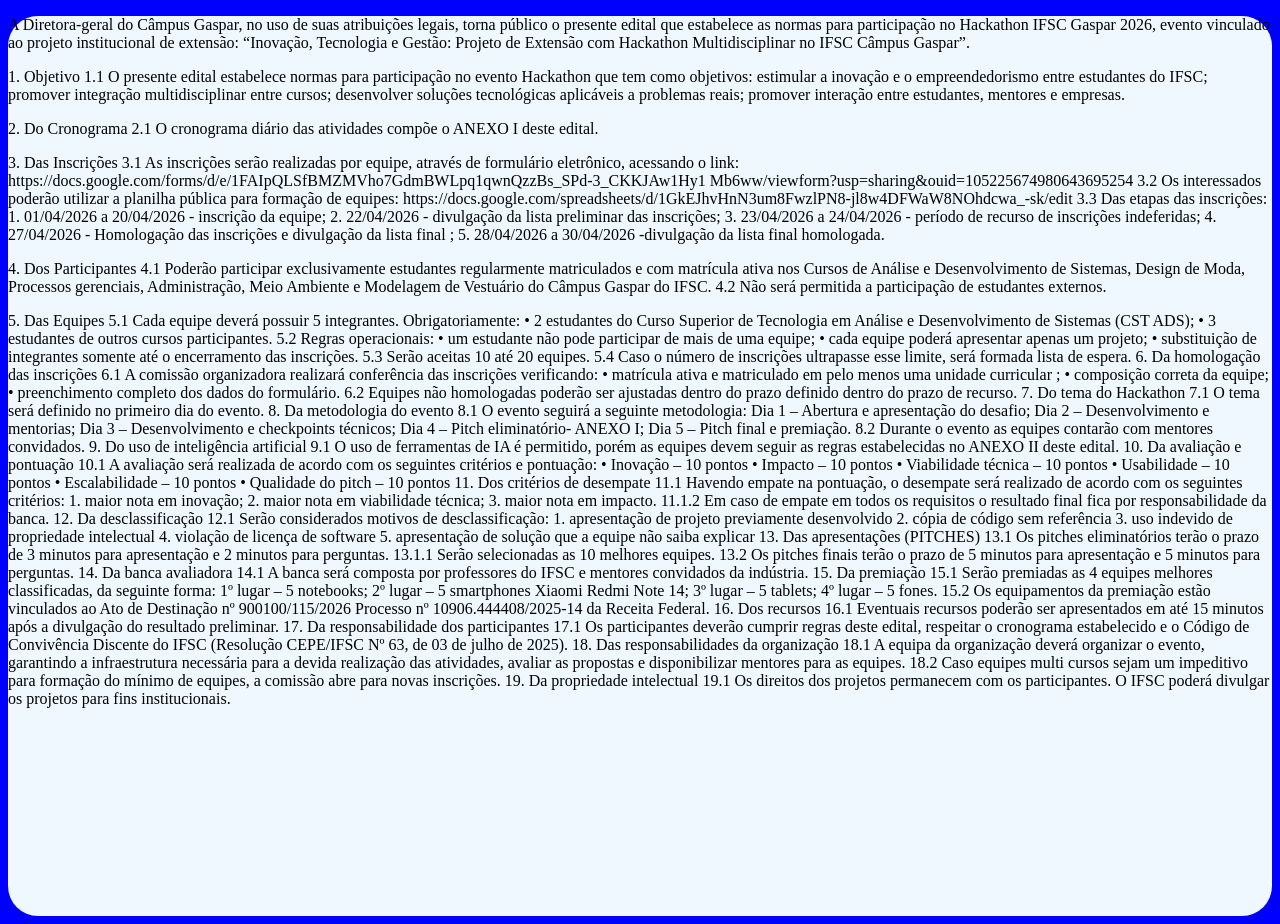
==== texto.html @ 28a21f7d "edital para formatar" ====
<!DOCTYPE html>
<html lang="en">
<head>
    <meta charset="UTF-8">
    <meta name="viewport" content="width=device-width, initial-scale=1.0">
    <title>Document</title>
</head>
<style>
body{
background-color: blue;
height: 100vh;
}

div{
background-color: aliceblue;
border-radius: 30px;
height: 100%;
}
</style>
<body>
    <div class="intro">
        <a href="https://www.ifsc.edu.br/documents/d/campus-gaspar/edital-07_2026-hackathon-google-docs"></a>
        <p>
            A Diretora-geral do Câmpus Gaspar, no uso de suas atribuições legais, torna público o presente
edital que estabelece as normas para participação no Hackathon IFSC Gaspar 2026, evento vinculado ao
projeto institucional de extensão: “Inovação, Tecnologia e Gestão: Projeto de Extensão com Hackathon
Multidisciplinar no IFSC Câmpus Gaspar”.
<p>
1. Objetivo
1.1 O presente edital estabelece normas para participação no evento Hackathon que tem como objetivos:
estimular a inovação e o empreendedorismo entre estudantes do IFSC; promover integração multidisciplinar
entre cursos; desenvolver soluções tecnológicas aplicáveis a problemas reais; promover interação entre
estudantes, mentores e empresas.
</p>
<p>
    2. Do Cronograma
    2.1 O cronograma diário das atividades compõe o ANEXO I deste edital.
</p>
<p>
3. Das Inscrições
3.1 As inscrições serão realizadas por equipe, através de formulário eletrônico, acessando o link:
https://docs.google.com/forms/d/e/1FAIpQLSfBMZMVho7GdmBWLpq1qwnQzzBs_SPd-3_CKKJAw1Hy1
Mb6ww/viewform?usp=sharing&ouid=105225674980643695254
3.2 Os interessados poderão utilizar a planilha pública para formação de equipes:
https://docs.google.com/spreadsheets/d/1GkEJhvHnN3um8FwzlPN8-jl8w4DFWaW8NOhdcwa_-sk/edit
3.3 Das etapas das inscrições:
1. 01/04/2026 a 20/04/2026 - inscrição da equipe;
2. 22/04/2026 - divulgação da lista preliminar das inscrições;
3. 23/04/2026 a 24/04/2026 - período de recurso de inscrições indeferidas;
4. 27/04/2026 - Homologação das inscrições e divulgação da lista final ;
5. 28/04/2026 a 30/04/2026 -divulgação da lista final homologada.
</p>
<p>
4. Dos Participantes
4.1 Poderão participar exclusivamente estudantes regularmente matriculados e com matrícula ativa nos
Cursos de Análise e Desenvolvimento de Sistemas, Design de Moda, Processos gerenciais, Administração,
Meio Ambiente e Modelagem de Vestuário do Câmpus Gaspar do IFSC.
4.2 Não será permitida a participação de estudantes externos.
</p>
5. Das Equipes
5.1 Cada equipe deverá possuir 5 integrantes. Obrigatoriamente:
• 2 estudantes do Curso Superior de Tecnologia em Análise e Desenvolvimento de Sistemas (CST ADS);
• 3 estudantes de outros cursos participantes.
5.2 Regras operacionais:
• um estudante não pode participar de mais de uma equipe;
• cada equipe poderá apresentar apenas um projeto;
• substituição de integrantes somente até o encerramento das inscrições.
5.3 Serão aceitas 10 até 20 equipes.
5.4 Caso o número de inscrições ultrapasse esse limite, será formada lista de espera.
6. Da homologação das inscrições
6.1 A comissão organizadora realizará conferência das inscrições verificando:
• matrícula ativa e matriculado em pelo menos uma unidade curricular ;
• composição correta da equipe;
• preenchimento completo dos dados do formulário.
6.2 Equipes não homologadas poderão ser ajustadas dentro do prazo definido dentro do prazo de recurso.
7. Do tema do Hackathon
7.1 O tema será definido no primeiro dia do evento.
8. Da metodologia do evento
8.1 O evento seguirá a seguinte metodologia:
Dia 1 – Abertura e apresentação do desafio;
Dia 2 – Desenvolvimento e mentorias;
Dia 3 – Desenvolvimento e checkpoints técnicos;
Dia 4 – Pitch eliminatório- ANEXO I;
Dia 5 – Pitch final e premiação.
8.2 Durante o evento as equipes contarão com mentores convidados.
9. Do uso de inteligência artificial
9.1 O uso de ferramentas de IA é permitido, porém as equipes devem seguir as regras estabelecidas no
ANEXO II deste edital.
10. Da avaliação e pontuação
10.1 A avaliação será realizada de acordo com os seguintes critérios e pontuação:
• Inovação – 10 pontos
• Impacto – 10 pontos
• Viabilidade técnica – 10 pontos
• Usabilidade – 10 pontos
• Escalabilidade – 10 pontos
• Qualidade do pitch – 10 pontos
11. Dos critérios de desempate
11.1 Havendo empate na pontuação, o desempate será realizado de acordo com os seguintes critérios:
1. maior nota em inovação;
2. maior nota em viabilidade técnica;
3. maior nota em impacto.
11.1.2 Em caso de empate em todos os requisitos o resultado final fica por responsabilidade da banca.
12. Da desclassificação
12.1 Serão considerados motivos de desclassificação:
1. apresentação de projeto previamente desenvolvido
2. cópia de código sem referência
3. uso indevido de propriedade intelectual
4. violação de licença de software
5. apresentação de solução que a equipe não saiba explicar
13. Das apresentações (PITCHES)
13.1 Os pitches eliminatórios terão o prazo de 3 minutos para apresentação e 2 minutos para perguntas.
13.1.1 Serão selecionadas as 10 melhores equipes.
13.2 Os pitches finais terão o prazo de 5 minutos para apresentação e 5 minutos para perguntas.
14. Da banca avaliadora
14.1 A banca será composta por professores do IFSC e mentores convidados da indústria.
15. Da premiação
15.1 Serão premiadas as 4 equipes melhores classificadas, da seguinte forma:
1º lugar – 5 notebooks;
2º lugar – 5 smartphones Xiaomi Redmi Note 14;
3º lugar – 5 tablets;
4º lugar – 5 fones.
15.2 Os equipamentos da premiação estão vinculados ao Ato de Destinação nº 900100/115/2026 Processo nº
10906.444408/2025-14 da Receita Federal.
16. Dos recursos
16.1 Eventuais recursos poderão ser apresentados em até 15 minutos após a divulgação do resultado
preliminar.
17. Da responsabilidade dos participantes
17.1 Os participantes deverão cumprir regras deste edital, respeitar o cronograma estabelecido e o Código de
Convivência Discente do IFSC (Resolução CEPE/IFSC Nº 63, de 03 de julho de 2025).
18. Das responsabilidades da organização
18.1 A equipa da organização deverá organizar o evento, garantindo a infraestrutura necessária para a devida
realização das atividades, avaliar as propostas e disponibilizar mentores para as equipes.
18.2 Caso equipes multi cursos sejam um impeditivo para formação do mínimo de equipes, a comissão abre
para novas inscrições.
19. Da propriedade intelectual
19.1 Os direitos dos projetos permanecem com os participantes. O IFSC poderá divulgar os projetos para fins
institucionais.

        </p>
    </div>
    
</body>
</html>
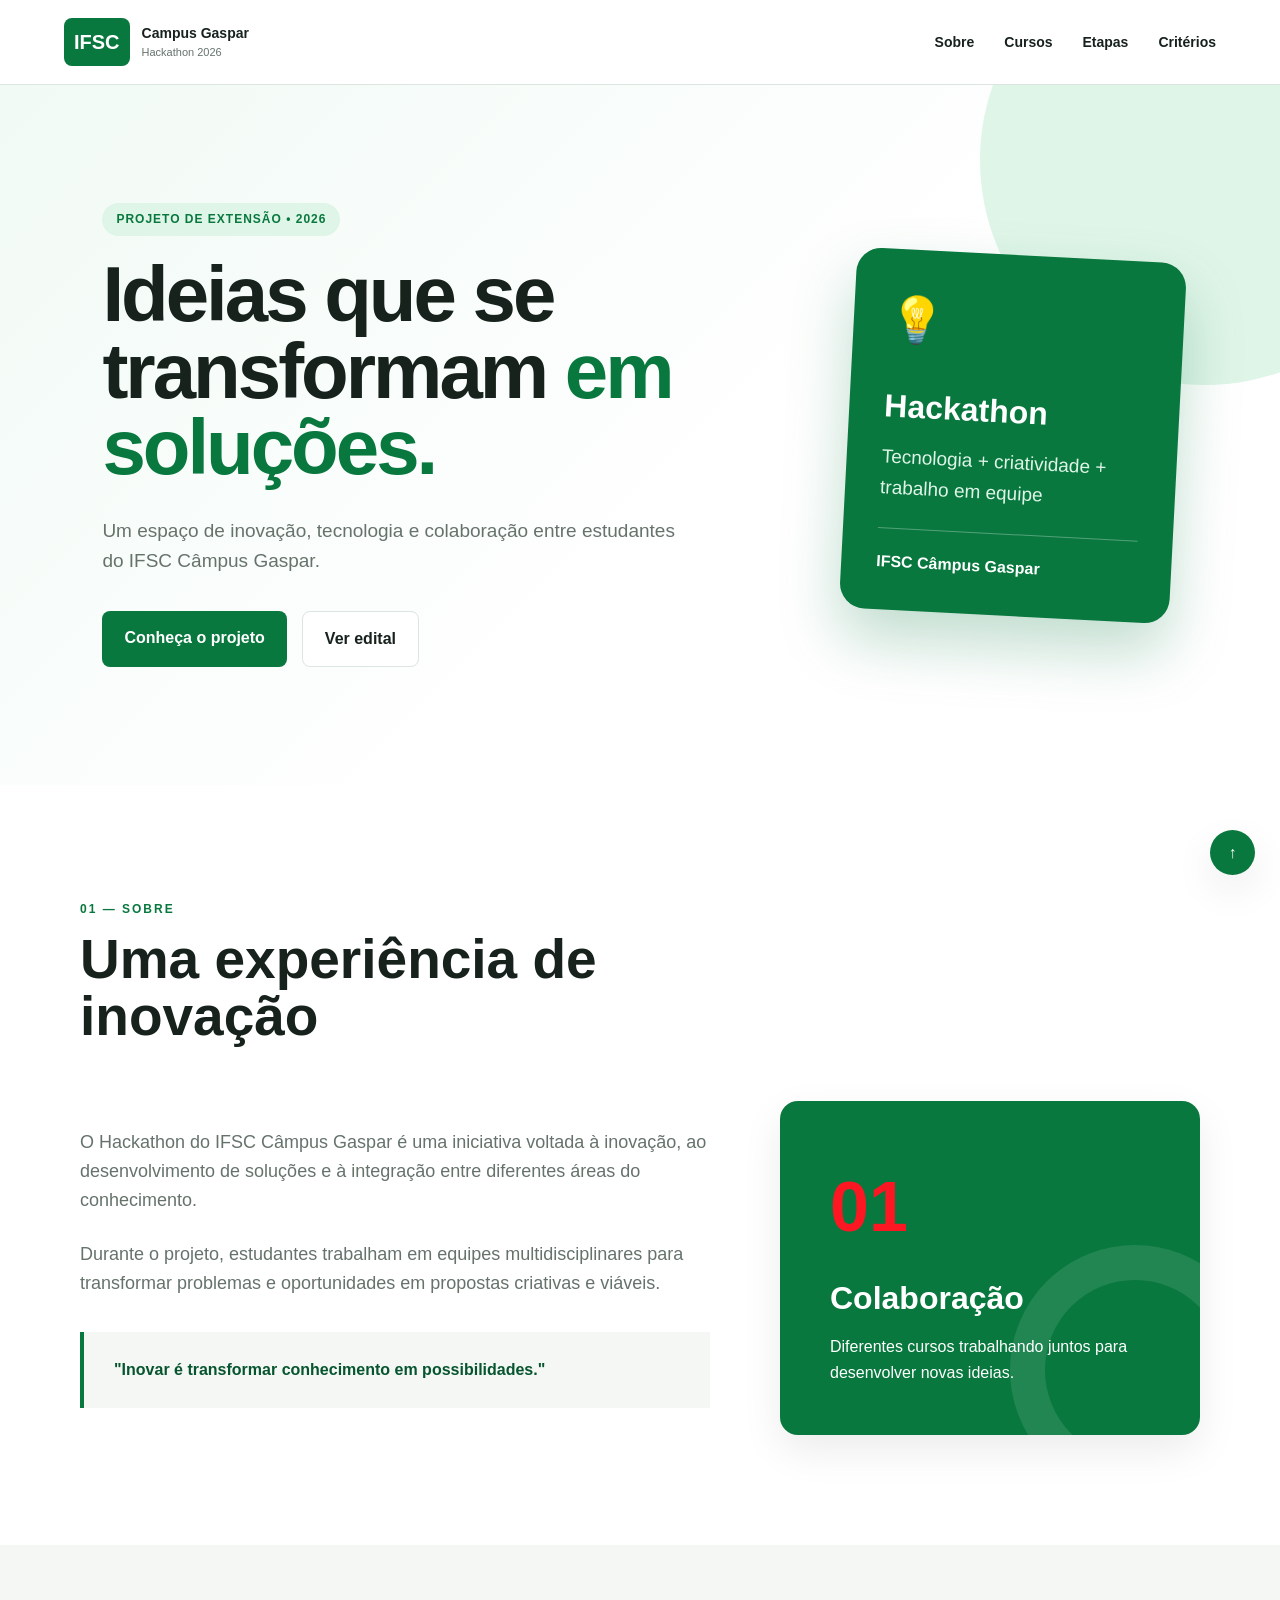
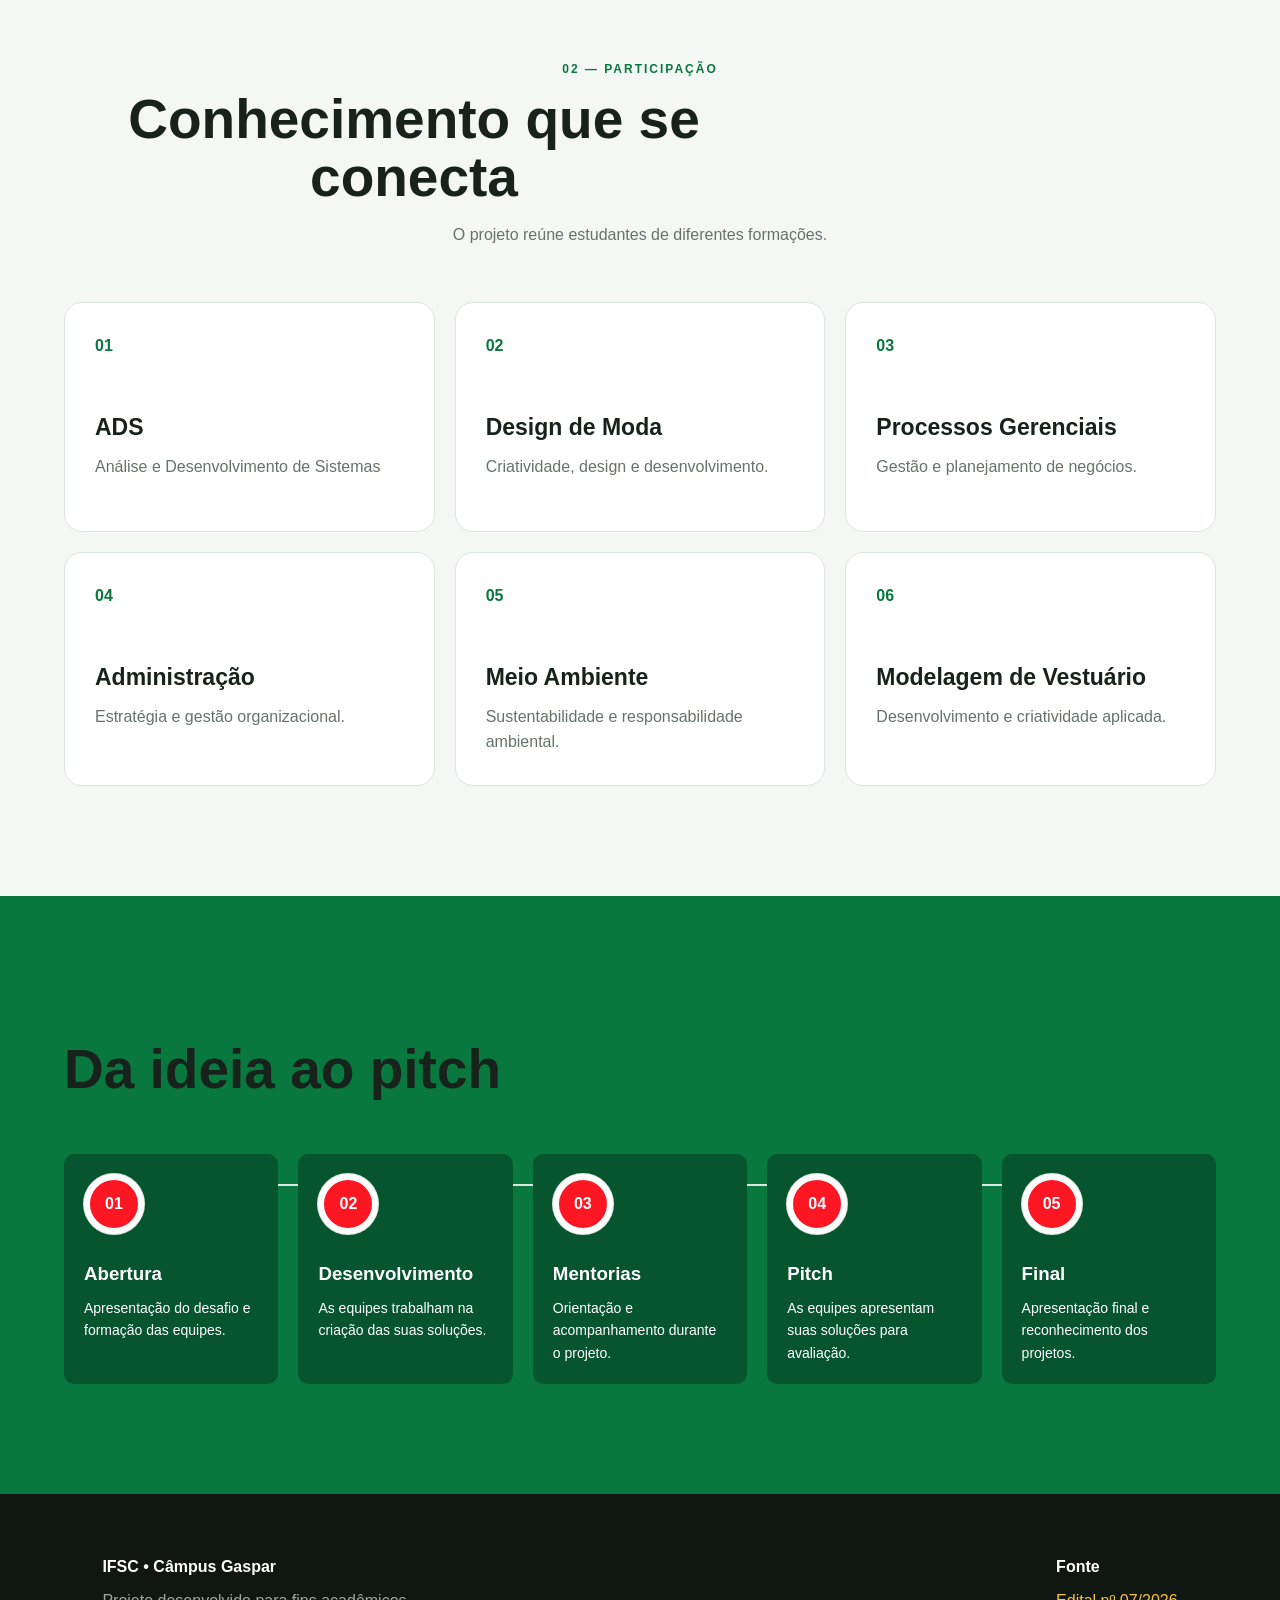
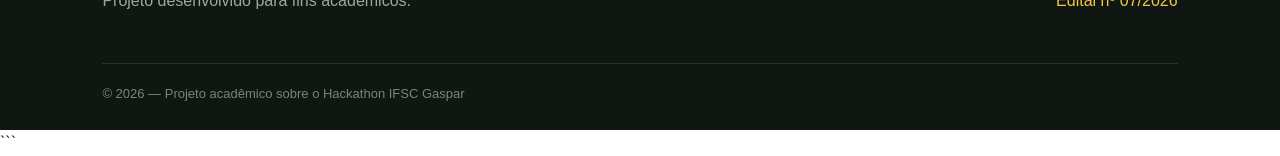
==== commit df0f309c: "concluindo" ====
--- a/texto.html
+++ b/texto.html
@@ -1,143 +1,230 @@
+
 <!DOCTYPE html>
-<html lang="en">
+<html lang="pt-BR">
 <head>
     <meta charset="UTF-8">
     <meta name="viewport" content="width=device-width, initial-scale=1.0">
-    <title>Document</title>
+    <meta name="description" content="Hackathon IFSC Câmpus Gaspar - inovação, tecnologia e colaboração.">
+    <title>Hackathon IFSC Gaspar 2026</title>
+    <link rel="stylesheet" href="texto.css">
 </head>
-<style>
-body{
-background-color: blue;
-height: 100vh;
-}
-
-div{
-background-color: aliceblue;
-border-radius: 30px;
-height: 100%;
-}
-</style>
+
 <body>
-    <div class="intro">
-        <a href="https://www.ifsc.edu.br/documents/d/campus-gaspar/edital-07_2026-hackathon-google-docs"></a>
-        <p>
-            A Diretora-geral do Câmpus Gaspar, no uso de suas atribuições legais, torna público o presente
-edital que estabelece as normas para participação no Hackathon IFSC Gaspar 2026, evento vinculado ao
-projeto institucional de extensão: “Inovação, Tecnologia e Gestão: Projeto de Extensão com Hackathon
-Multidisciplinar no IFSC Câmpus Gaspar”.
-<p>
-1. Objetivo
-1.1 O presente edital estabelece normas para participação no evento Hackathon que tem como objetivos:
-estimular a inovação e o empreendedorismo entre estudantes do IFSC; promover integração multidisciplinar
-entre cursos; desenvolver soluções tecnológicas aplicáveis a problemas reais; promover interação entre
-estudantes, mentores e empresas.
-</p>
-<p>
-    2. Do Cronograma
-    2.1 O cronograma diário das atividades compõe o ANEXO I deste edital.
-</p>
-<p>
-3. Das Inscrições
-3.1 As inscrições serão realizadas por equipe, através de formulário eletrônico, acessando o link:
-https://docs.google.com/forms/d/e/1FAIpQLSfBMZMVho7GdmBWLpq1qwnQzzBs_SPd-3_CKKJAw1Hy1
-Mb6ww/viewform?usp=sharing&ouid=105225674980643695254
-3.2 Os interessados poderão utilizar a planilha pública para formação de equipes:
-https://docs.google.com/spreadsheets/d/1GkEJhvHnN3um8FwzlPN8-jl8w4DFWaW8NOhdcwa_-sk/edit
-3.3 Das etapas das inscrições:
-1. 01/04/2026 a 20/04/2026 - inscrição da equipe;
-2. 22/04/2026 - divulgação da lista preliminar das inscrições;
-3. 23/04/2026 a 24/04/2026 - período de recurso de inscrições indeferidas;
-4. 27/04/2026 - Homologação das inscrições e divulgação da lista final ;
-5. 28/04/2026 a 30/04/2026 -divulgação da lista final homologada.
-</p>
-<p>
-4. Dos Participantes
-4.1 Poderão participar exclusivamente estudantes regularmente matriculados e com matrícula ativa nos
-Cursos de Análise e Desenvolvimento de Sistemas, Design de Moda, Processos gerenciais, Administração,
-Meio Ambiente e Modelagem de Vestuário do Câmpus Gaspar do IFSC.
-4.2 Não será permitida a participação de estudantes externos.
-</p>
-5. Das Equipes
-5.1 Cada equipe deverá possuir 5 integrantes. Obrigatoriamente:
-• 2 estudantes do Curso Superior de Tecnologia em Análise e Desenvolvimento de Sistemas (CST ADS);
-• 3 estudantes de outros cursos participantes.
-5.2 Regras operacionais:
-• um estudante não pode participar de mais de uma equipe;
-• cada equipe poderá apresentar apenas um projeto;
-• substituição de integrantes somente até o encerramento das inscrições.
-5.3 Serão aceitas 10 até 20 equipes.
-5.4 Caso o número de inscrições ultrapasse esse limite, será formada lista de espera.
-6. Da homologação das inscrições
-6.1 A comissão organizadora realizará conferência das inscrições verificando:
-• matrícula ativa e matriculado em pelo menos uma unidade curricular ;
-• composição correta da equipe;
-• preenchimento completo dos dados do formulário.
-6.2 Equipes não homologadas poderão ser ajustadas dentro do prazo definido dentro do prazo de recurso.
-7. Do tema do Hackathon
-7.1 O tema será definido no primeiro dia do evento.
-8. Da metodologia do evento
-8.1 O evento seguirá a seguinte metodologia:
-Dia 1 – Abertura e apresentação do desafio;
-Dia 2 – Desenvolvimento e mentorias;
-Dia 3 – Desenvolvimento e checkpoints técnicos;
-Dia 4 – Pitch eliminatório- ANEXO I;
-Dia 5 – Pitch final e premiação.
-8.2 Durante o evento as equipes contarão com mentores convidados.
-9. Do uso de inteligência artificial
-9.1 O uso de ferramentas de IA é permitido, porém as equipes devem seguir as regras estabelecidas no
-ANEXO II deste edital.
-10. Da avaliação e pontuação
-10.1 A avaliação será realizada de acordo com os seguintes critérios e pontuação:
-• Inovação – 10 pontos
-• Impacto – 10 pontos
-• Viabilidade técnica – 10 pontos
-• Usabilidade – 10 pontos
-• Escalabilidade – 10 pontos
-• Qualidade do pitch – 10 pontos
-11. Dos critérios de desempate
-11.1 Havendo empate na pontuação, o desempate será realizado de acordo com os seguintes critérios:
-1. maior nota em inovação;
-2. maior nota em viabilidade técnica;
-3. maior nota em impacto.
-11.1.2 Em caso de empate em todos os requisitos o resultado final fica por responsabilidade da banca.
-12. Da desclassificação
-12.1 Serão considerados motivos de desclassificação:
-1. apresentação de projeto previamente desenvolvido
-2. cópia de código sem referência
-3. uso indevido de propriedade intelectual
-4. violação de licença de software
-5. apresentação de solução que a equipe não saiba explicar
-13. Das apresentações (PITCHES)
-13.1 Os pitches eliminatórios terão o prazo de 3 minutos para apresentação e 2 minutos para perguntas.
-13.1.1 Serão selecionadas as 10 melhores equipes.
-13.2 Os pitches finais terão o prazo de 5 minutos para apresentação e 5 minutos para perguntas.
-14. Da banca avaliadora
-14.1 A banca será composta por professores do IFSC e mentores convidados da indústria.
-15. Da premiação
-15.1 Serão premiadas as 4 equipes melhores classificadas, da seguinte forma:
-1º lugar – 5 notebooks;
-2º lugar – 5 smartphones Xiaomi Redmi Note 14;
-3º lugar – 5 tablets;
-4º lugar – 5 fones.
-15.2 Os equipamentos da premiação estão vinculados ao Ato de Destinação nº 900100/115/2026 Processo nº
-10906.444408/2025-14 da Receita Federal.
-16. Dos recursos
-16.1 Eventuais recursos poderão ser apresentados em até 15 minutos após a divulgação do resultado
-preliminar.
-17. Da responsabilidade dos participantes
-17.1 Os participantes deverão cumprir regras deste edital, respeitar o cronograma estabelecido e o Código de
-Convivência Discente do IFSC (Resolução CEPE/IFSC Nº 63, de 03 de julho de 2025).
-18. Das responsabilidades da organização
-18.1 A equipa da organização deverá organizar o evento, garantindo a infraestrutura necessária para a devida
-realização das atividades, avaliar as propostas e disponibilizar mentores para as equipes.
-18.2 Caso equipes multi cursos sejam um impeditivo para formação do mínimo de equipes, a comissão abre
-para novas inscrições.
-19. Da propriedade intelectual
-19.1 Os direitos dos projetos permanecem com os participantes. O IFSC poderá divulgar os projetos para fins
-institucionais.
-
-        </p>
-    </div>
-    
+    <!-- Botão fixo para voltar ao topo -->
+    <a href="#hero" class="btn-topo">↑</a>
+
+    <header class="cabecalho" id="inicio">
+        <div class="logo">
+            <span>IFSC</span>
+            <div>
+                <strong>Campus Gaspar</strong>
+                <small>Hackathon 2026</small>
+            </div>
+        </div>
+
+        <nav class="navegacao" aria-label="Navegação principal">
+            <a href="#sobre">Sobre</a>
+            <a href="#cursos">Cursos</a>
+            <a href="#etapas">Etapas</a>
+            <a href="#criterios">Critérios</a>
+        </nav>
+    </header>
+
+    <main>
+        <!-- HERO -->
+        <section class="hero">
+            <div class="hero-conteudo">
+                <span class="tag">PROJETO DE EXTENSÃO • 2026</span>
+
+                <h1>
+                    Ideias que se transformam
+                    <span>em soluções.</span>
+                </h1>
+
+                <p>
+                    Um espaço de inovação, tecnologia e colaboração
+                    entre estudantes do IFSC Câmpus Gaspar.
+                </p>
+
+                <div class="hero-botoes">
+                    <a href="#sobre" class="btn btn-principal">Conheça o projeto</a>
+                    <a href="https://www.ifsc.edu.br/documents/d/campus-gaspar/edital-07_2026-hackathon-google-docs" target="_blank" class="btn btn-secundario">Ver edital</a>
+                </div>
+            </div>
+
+            <div class="hero-card">
+                <div class="icone">💡</div>
+
+                <h2>Hackathon</h2>
+
+                <p>
+                    Tecnologia + criatividade + trabalho em equipe
+                </p>
+
+                <div class="linha"></div>
+
+                <strong>IFSC Câmpus Gaspar</strong>
+            </div>
+        </section>
+
+        <!-- SOBRE -->
+        <section class="secao" id="sobre">
+            <div class="titulo-secao">
+                <span>01 — SOBRE</span>
+                <h2>Uma experiência de inovação</h2>
+            </div>
+
+            <div class="sobre-grid">
+                <article class="sobre-texto">
+                    <p>
+                        O Hackathon do IFSC Câmpus Gaspar é uma iniciativa
+                        voltada à inovação, ao desenvolvimento de soluções
+                        e à integração entre diferentes áreas do conhecimento.
+                    </p>
+
+                    <p>
+                        Durante o projeto, estudantes trabalham em equipes
+                        multidisciplinares para transformar problemas e
+                        oportunidades em propostas criativas e viáveis.
+                    </p>
+
+                    <blockquote>
+                        "Inovar é transformar conhecimento em possibilidades."
+                    </blockquote>
+                </article>
+
+                <aside class="sobre-destaque">
+                    <span class="numero">01</span>
+
+                    <h3>Colaboração</h3>
+
+                    <p>
+                        Diferentes cursos trabalhando juntos para
+                        desenvolver novas ideias.
+                    </p>
+                </aside>
+            </div>
+        </section>
+
+        <!-- CURSOS -->
+        <section class="secao cursos" id="cursos">
+            <div class="titulo-secao" id="part">
+                <span>02 — PARTICIPAÇÃO</span>
+                <h2>Conhecimento que se conecta</h2>
+                <p>
+                    O projeto reúne estudantes de diferentes formações.
+                </p>
+            </div>
+
+            <div class="cards-cursos">
+                <article class="curso-card">
+                    <span>01</span>
+                    <h3>ADS</h3>
+                    <p>Análise e Desenvolvimento de Sistemas</p>
+                </article>
+
+                <article class="curso-card">
+                    <span>02</span>
+                    <h3>Design de Moda</h3>
+                    <p>Criatividade, design e desenvolvimento.</p>
+                </article>
+
+                <article class="curso-card">
+                    <span>03</span>
+                    <h3>Processos Gerenciais</h3>
+                    <p>Gestão e planejamento de negócios.</p>
+                </article>
+
+                <article class="curso-card">
+                    <span>04</span>
+                    <h3>Administração</h3>
+                    <p>Estratégia e gestão organizacional.</p>
+                </article>
+
+                <article class="curso-card">
+                    <span>05</span>
+                    <h3>Meio Ambiente</h3>
+                    <p>Sustentabilidade e responsabilidade ambiental.</p>
+                </article>
+
+                <article class="curso-card">
+                    <span>06</span>
+                    <h3>Modelagem de Vestuário</h3>
+                    <p>Desenvolvimento e criatividade aplicada.</p>
+                </article>
+            </div>
+        </section>
+
+        <!-- ETAPAS -->
+        <section class="secao" id="etapas">
+            <div class="titulo-secao">
+                <span>03 — PROCESSO</span>
+                <h2>Da ideia ao pitch</h2>
+            </div>
+
+            <div class="timeline">
+                <article class="etapa">
+                    <div class="etapa-numero">01</div>
+                    <div>
+                        <h3>Abertura</h3>
+                        <p>Apresentação do desafio e formação das equipes.</p>
+                    </div>
+                </article>
+
+                <article class="etapa">
+                    <div class="etapa-numero">02</div>
+                    <div>
+                        <h3>Desenvolvimento</h3>
+                        <p>As equipes trabalham na criação das suas soluções.</p>
+                    </div>
+                </article>
+
+                <article class="etapa">
+                    <div class="etapa-numero">03</div>
+                    <div>
+                        <h3>Mentorias</h3>
+                        <p>Orientação e acompanhamento durante o projeto.</p>
+                    </div>
+                </article>
+
+                <article class="etapa">
+                    <div class="etapa-numero">04</div>
+                    <div>
+                        <h3>Pitch</h3>
+                        <p>As equipes apresentam suas soluções para avaliação.</p>
+                    </div>
+                </article>
+
+                <article class="etapa">
+                    <div class="etapa-numero">05</div>
+                    <div>
+                        <h3>Final</h3>
+                        <p>Apresentação final e reconhecimento dos projetos.</p>
+                    </div>
+                </article>
+            </div>
+        </section>
+
+    <!-- FOOTER -->
+    <footer>
+        <div class="footer-conteudo">
+            <div>
+                <strong>IFSC • Câmpus Gaspar</strong>
+                <p>Projeto desenvolvido para fins acadêmicos.</p>
+            </div>
+
+            <div>
+                <strong>Fonte</strong>
+                <a href="https://www.ifsc.edu.br/documents/d/campus-gaspar/edital-07_2026-hackathon-google-docs" target="_blank">
+                    Edital nº 07/2026
+                </a>
+            </div>
+        </div>
+
+        <div class="copyright">
+            © 2026 — Projeto acadêmico sobre o Hackathon IFSC Gaspar
+        </div>
+    </footer>
 </body>
-</html>+</html>
+```
--- a/texto.css
+++ b/texto.css
@@ -0,0 +1,594 @@
+
+:root {
+    --verde: #08783e;
+    --verde-escuro: #07552f;
+    --verde-claro: #dff5e8;
+    --amarelo: #f4c542;
+    --branco: #ffffff;
+    --preto: #17221c;
+    --vermelho: #FC1723;
+    --cinza: #66736b;
+    --cinza-claro: #f5f7f5;
+    --borda: #dce5df;
+    --sombra: 0 15px 40px rgba(0, 0, 0, 0.08);
+    --raio: 18px;
+    --max-width: 1180px;
+}
+
+* {
+    margin: 0;
+    padding: 0;
+    box-sizing: border-box;
+}
+
+html {
+    scroll-behavior: smooth;
+}
+
+body {
+    font-family: Arial, Helvetica, sans-serif;
+    background: var(--branco);
+    color: var(--preto);
+    line-height: 1.6;
+}
+
+a {
+    color: inherit;
+    text-decoration: none;
+}
+
+.cabecalho {
+    position: sticky;
+    top: 0;
+    z-index: 1000;
+    display: flex;
+    justify-content: space-between;
+    align-items: center;
+    padding: 18px 5%;
+    background: rgba(255, 255, 255, 0.95);
+    border-bottom: 1px solid var(--borda);
+    backdrop-filter: blur(10px);
+}
+
+.logo {
+    display: flex;
+    align-items: center;
+    gap: 12px;
+}
+
+.logo > span {
+    background: var(--verde);
+    color: white;
+    font-size: 20px;
+    font-weight: 900;
+    padding: 8px 10px;
+    border-radius: 8px;
+}
+
+.logo div {
+    display: flex;
+    flex-direction: column;
+}
+
+.logo strong {
+    font-size: 14px;
+}
+
+.logo small {
+    color: var(--cinza);
+    font-size: 11px;
+}
+
+.navegacao {
+    display: flex;
+    gap: 30px;
+}
+
+.navegacao a {
+    position: relative;
+    font-size: 14px;
+    font-weight: bold;
+    transition: color 0.3s ease, transform 0.3s ease;
+}
+
+.navegacao a::after {
+    content: "";
+    position: absolute;
+    left: 0;
+    bottom: -7px;
+    width: 0;
+    height: 2px;
+    background: var(--verde);
+    transition: width 0.3s ease;
+}
+
+.navegacao a:hover {
+    color: var(--verde);
+    transform: translateY(-2px);
+}
+
+.navegacao a:hover::after {
+    width: 100%;
+}
+
+.btn-topo {
+    position: fixed;
+    right: 25px;
+    bottom: 25px;
+    z-index: 2000;
+    width: 45px;
+    height: 45px;
+    display: flex;
+    align-items: center;
+    justify-content: center;
+    background: var(--verde);
+    color: white;
+    border-radius: 50%;
+    box-shadow: var(--sombra);
+    transition: transform 0.3s ease, background 0.3s ease;
+}
+
+.btn-topo:hover {
+    background: var(--verde-escuro);
+    transform: translateY(-5px);
+}
+
+.hero {
+    position: relative;
+    min-height: 700px;
+    display: flex;
+    align-items: center;
+    justify-content: space-between;
+    gap: 60px;
+    padding: 100px 8%;
+    overflow: hidden;
+    background: linear-gradient(135deg, #f1faf5 0%, #ffffff 60%);
+}
+
+.hero::before {
+    content: "";
+    position: absolute;
+    width: 450px;
+    height: 450px;
+    right: -150px;
+    top: -150px;
+    background: var(--verde-claro);
+    border-radius: 50%;
+    z-index: 0;
+}
+
+.hero-conteudo {
+    position: relative;
+    z-index: 2;
+    max-width: 650px;
+    animation: aparecer 0.8s ease;
+}
+
+.tag {
+    display: inline-block;
+    margin-bottom: 20px;
+    padding: 7px 14px;
+    border-radius: 50px;
+    background: var(--verde-claro);
+    color: var(--verde);
+    font-size: 12px;
+    font-weight: bold;
+    letter-spacing: 1px;
+}
+
+.hero h1 {
+    font-size: clamp(45px, 7vw, 78px);
+    line-height: 0.98;
+    letter-spacing: -3px;
+    margin-bottom: 30px;
+}
+
+.hero h1 span {
+    color: var(--verde);
+}
+
+.hero p {
+    max-width: 580px;
+    color: var(--cinza);
+    font-size: 19px;
+    margin-bottom: 35px;
+}
+
+.hero-botoes {
+    display: flex;
+    gap: 15px;
+    flex-wrap: wrap;
+}
+
+.btn {
+    display: inline-block;
+    padding: 14px 22px;
+    border-radius: 8px;
+    font-weight: bold;
+    transition: transform 0.3s ease, box-shadow 0.3s ease, background 0.3s ease;
+}
+
+.btn:hover {
+    transform: translateY(-4px);
+    box-shadow: 0 10px 25px rgba(0, 0, 0, 0.12);
+}
+
+.btn-principal {
+    background: var(--verde);
+    color: white;
+}
+
+.btn-principal:hover {
+    background: var(--verde-escuro);
+}
+
+.btn-secundario {
+    border: 1px solid var(--borda);
+    background: white;
+}
+
+.hero-card {
+    position: relative;
+    z-index: 2;
+    width: 330px;
+    padding: 35px;
+    background: var(--verde);
+    color: white;
+    border-radius: 25px;
+    box-shadow: 0 30px 60px rgba(8, 120, 62, 0.25);
+    transform: rotate(3deg);
+    transition: transform 0.4s ease;
+}
+
+.hero-card:hover {
+    transform: rotate(0deg) translateY(-10px);
+}
+
+.icone {
+    font-size: 45px;
+    margin-bottom: 25px;
+}
+
+.hero-card h2 {
+    font-size: 32px;
+}
+
+.hero-card p {
+    color: #dff5e8;
+    margin: 10px 0 25px;
+}
+
+.linha {
+    height: 1px;
+    background: rgba(255, 255, 255, 0.3);
+    margin-bottom: 20px;
+}
+
+.secao {
+    max-width: var(--max-width);
+    margin: auto;
+    padding: 110px 30px;
+}
+
+.titulo-secao {
+    margin-bottom: 55px;
+}
+
+.titulo-secao > span {
+    color: var(--verde);
+    font-size: 12px;
+    font-weight: bold;
+    letter-spacing: 2px;
+}
+
+.titulo-secao h2 {
+    max-width: 700px;
+    margin-top: 10px;
+    font-size: clamp(35px, 5vw, 55px);
+    line-height: 1.05;
+}
+
+.titulo-secao p {
+    color: var(--cinza);
+    margin-top: 15px;
+}
+
+/* Sobre */
+.sobre-grid {
+    display: grid;
+    grid-template-columns: 1.5fr 1fr;
+    gap: 70px;
+    align-items: center;
+}
+
+.sobre-texto p {
+    color: var(--cinza);
+    font-size: 18px;
+    margin-bottom: 25px;
+}
+
+blockquote {
+    position: relative;
+    margin-top: 35px;
+    padding: 25px 30px;
+    border-left: 4px solid var(--verde);
+    background: var(--cinza-claro);
+    font-weight: bold;
+    color: var(--verde-escuro);
+}
+
+.sobre-destaque {
+    position: relative;
+    padding: 50px;
+    background: var(--verde);
+    color: white;
+    border-radius: var(--raio);
+    overflow: hidden;
+    box-shadow: var(--sombra);
+}
+
+.sobre-destaque::after {
+    content: "";
+    position: absolute;
+    right: -60px;
+    bottom: -60px;
+    width: 180px;
+    height: 180px;
+    border: 35px solid rgba(255, 255, 255, 0.1);
+    border-radius: 50%;
+}
+
+.numero {
+    font-size: 70px;
+    color: var(--vermelho);
+    font-weight: 900;
+}
+
+.sobre-destaque h3 {
+    font-size: 32px;
+    margin: 10px 0;
+}
+
+/* Cursos */
+.cursos {
+    max-width: none;
+    padding-left: 5%;
+    padding-right: 5%;
+    background: var(--cinza-claro);
+}
+
+#part{
+    text-align: center;
+    margin-left: auto;
+    margin-right: auto;
+}
+
+.cards-cursos {
+    max-width: var(--max-width);
+    margin: auto;
+    display: grid;
+    grid-template-columns: repeat(3, 1fr);
+    gap: 20px;
+}
+
+.curso-card {
+    position: relative;
+    min-height: 230px;
+    padding: 30px;
+    background: white;
+    border: 1px solid var(--borda);
+    border-radius: var(--raio);
+    overflow: hidden;
+    transition: transform 0.3s ease, box-shadow 0.3s ease, border-color 0.3s ease;
+}
+
+.curso-card:hover {
+    transform: translateY(-8px);
+    border-color: var(--verde);
+    box-shadow: var(--sombra);
+}
+
+.curso-card span {
+    color: var(--verde);
+    font-weight: bold;
+}
+
+.curso-card h3 {
+    margin-top: 50px;
+    font-size: 23px;
+}
+
+.curso-card p {
+    color: var(--cinza);
+    margin-top: 8px;
+}
+
+/* Etapas*/
+.timeline {
+    position: relative;
+    display: grid;
+    grid-template-columns: repeat(5, 1fr);
+    gap: 20px;
+}
+
+.timeline::before {
+    content: "";
+    position: absolute;
+    top: 30px;
+    left: 5%;
+    width: 90%;
+    height: 2px;
+    background: var(--borda);
+}
+
+#etapas{
+    background: var(--verde);
+    padding-left: 5%;
+    padding-right: 5%;
+    max-width: none;
+}
+
+.etapa {
+    position: relative;
+    z-index: 2;
+    padding: 20px;
+    background: var(--verde-escuro);
+    border-radius: 10px;
+}
+
+.etapa-numero {
+    width: 60px;
+    height: 60px;
+    display: flex;
+    align-items: center;
+    justify-content: center;
+    margin-bottom: 25px;
+    background: var(--vermelho);
+    color: white;
+    border-radius: 50%;
+    font-weight: bold;
+    border: 6px solid white;
+    box-shadow: 0 0 0 1px var(--borda);
+}
+
+.etapa h3 {
+    color: var(--branco);
+    margin-bottom: 8px;
+}
+
+.etapa p {
+    color: var(--branco);
+    font-size: 14px;
+}
+
+footer {
+    background: #101713;
+    color: white;
+    padding: 60px 8% 25px;
+}
+
+.footer-conteudo {
+    display: flex;
+    justify-content: space-between;
+    gap: 40px;
+    max-width: var(--max-width);
+    margin: auto;
+}
+
+.footer-conteudo p {
+    color: #9ba8a0;
+    margin-top: 8px;
+}
+
+.footer-conteudo a {
+    display: block;
+    color: var(--amarelo);
+    margin-top: 8px;
+}
+
+.copyright {
+    max-width: var(--max-width);
+    margin: 50px auto 0;
+    padding-top: 20px;
+    border-top: 1px solid #27322c;
+    color: #78847c;
+    font-size: 13px;
+}
+
+/* Animate */
+@keyframes aparecer {
+    from {
+        opacity: 0;
+        transform: translateY(30px);
+    }
+
+    to {
+        opacity: 1;
+        transform: translateY(0);
+    }
+}
+
+/* Responsividade */
+@media (max-width: 900px) {
+    .cabecalho {
+        padding: 15px 4%;
+    }
+
+    .navegacao {
+        gap: 15px;
+    }
+
+    .hero {
+        flex-direction: column;
+        align-items: flex-start;
+        padding: 80px 6%;
+    }
+
+    .hero-card {
+        align-self: center;
+    }
+
+    .sobre-grid {
+        grid-template-columns: 1fr;
+    }
+
+    .cards-cursos {
+        grid-template-columns: repeat(2, 1fr);
+    }
+
+    .timeline {
+        grid-template-columns: repeat(2, 1fr);
+    }
+
+    .timeline::before {
+        display: none;
+    }
+}
+
+@media (max-width: 600px) {
+    .cabecalho {
+        position: relative;
+        flex-direction: column;
+        gap: 20px;
+    }
+
+    .navegacao {
+        width: 100%;
+        justify-content: center;
+        flex-wrap: wrap;
+    }
+
+    .hero {
+        min-height: auto;
+        padding: 70px 6%;
+    }
+
+    .hero h1 {
+        letter-spacing: -2px;
+    }
+
+    .hero-card {
+        width: 100%;
+        transform: none;
+    }
+
+    .hero-card:hover {
+        transform: translateY(-5px);
+    }
+
+    .secao {
+        padding: 80px 20px;
+    }
+
+    .cards-cursos {
+        grid-template-columns: 1fr;
+    }
+
+    .timeline {
+        grid-template-columns: 1fr;
+    }
+
+    .footer-conteudo {
+        flex-direction: column;
+    }
+}
